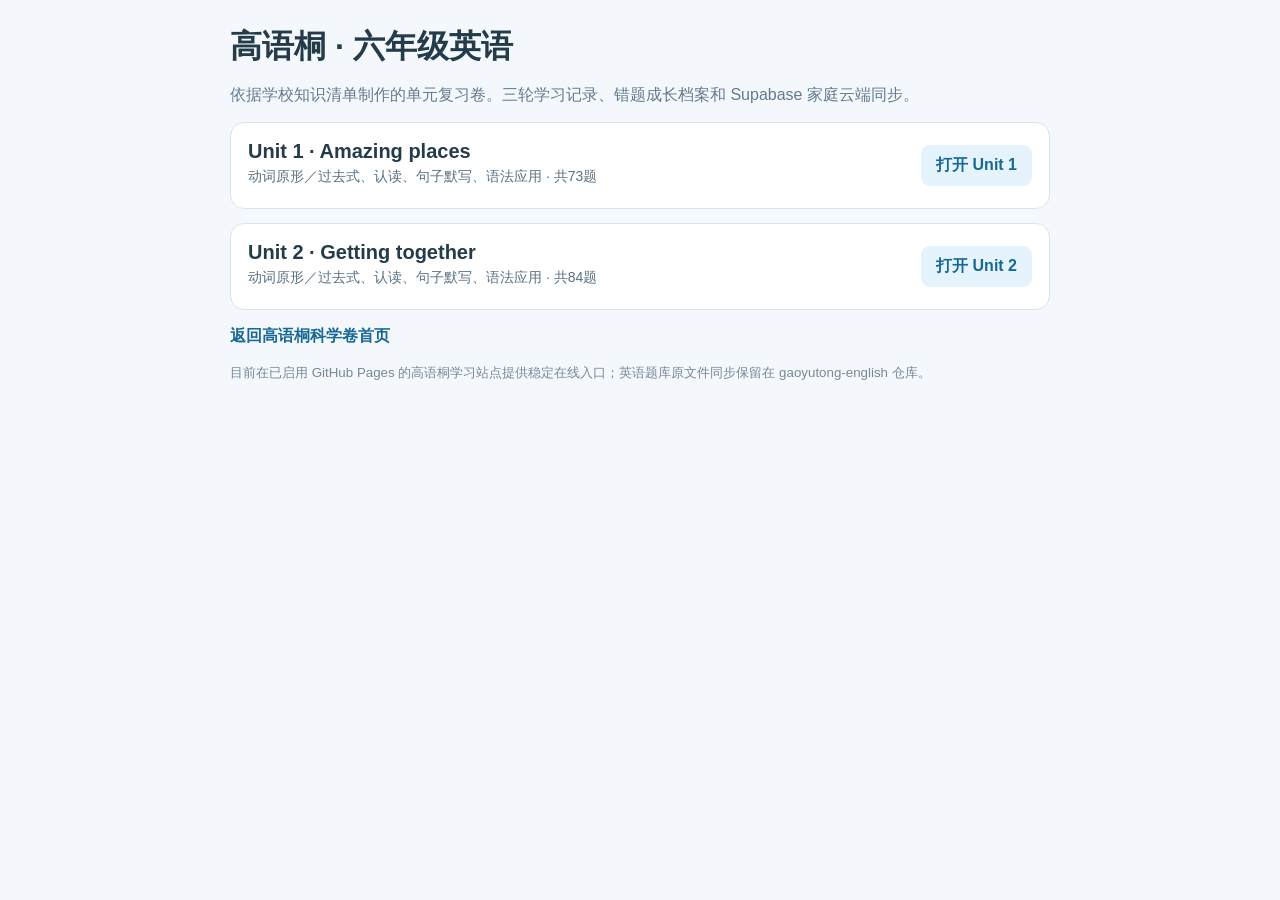
==== english/index.html @ 09b6d08b "Publish stable English subject shelf for grade six on active GitHub Pages site" ====
<!doctype html><html lang="zh-CN"><head><meta charset="utf-8"><meta name="viewport" content="width=device-width,initial-scale=1"><title>高语桐六年级英语学习书架</title><style>*{box-sizing:border-box}body{background:#f4f8fc;color:#243c4a;font-family:-apple-system,BlinkMacSystemFont,"PingFang SC",Arial,sans-serif;margin:0}main{max-width:850px;margin:auto;padding:25px 15px}h1{margin:0 0 6px}.sub{color:#617b8f}.card{display:flex;justify-content:space-between;align-items:center;flex-wrap:wrap;gap:15px;border:1px solid #d6e5ef;background:white;margin:14px 0;border-radius:14px;padding:17px}.card h2{margin:0;font-size:20px}.card p{margin:5px 0;color:#587183;font-size:14px}a{color:#166993;text-decoration:none;font-weight:750}a.btn{padding:10px 15px;border-radius:9px;background:#e5f3fc}small{color:#789}</style></head><body><main><h1>高语桐 · 六年级英语</h1><p class="sub">依据学校知识清单制作的单元复习卷。三轮学习记录、错题成长档案和 Supabase 家庭云端同步。</p><article class="card"><div><h2>Unit 1 · Amazing places</h2><p>动词原形／过去式、认读、句子默写、语法应用 · 共73题</p></div><a class="btn" href="unit1-amazing-places.html">打开 Unit 1</a></article><article class="card"><div><h2>Unit 2 · Getting together</h2><p>动词原形／过去式、认读、句子默写、语法应用 · 共84题</p></div><a class="btn" href="unit2-getting-together.html">打开 Unit 2</a></article><p><a href="https://timothygao.github.io/gaoyutong-grade6-science/">返回高语桐科学卷首页</a></p><small>目前在已启用 GitHub Pages 的高语桐学习站点提供稳定在线入口；英语题库原文件同步保留在 gaoyutong-english 仓库。</small></main></body></html>
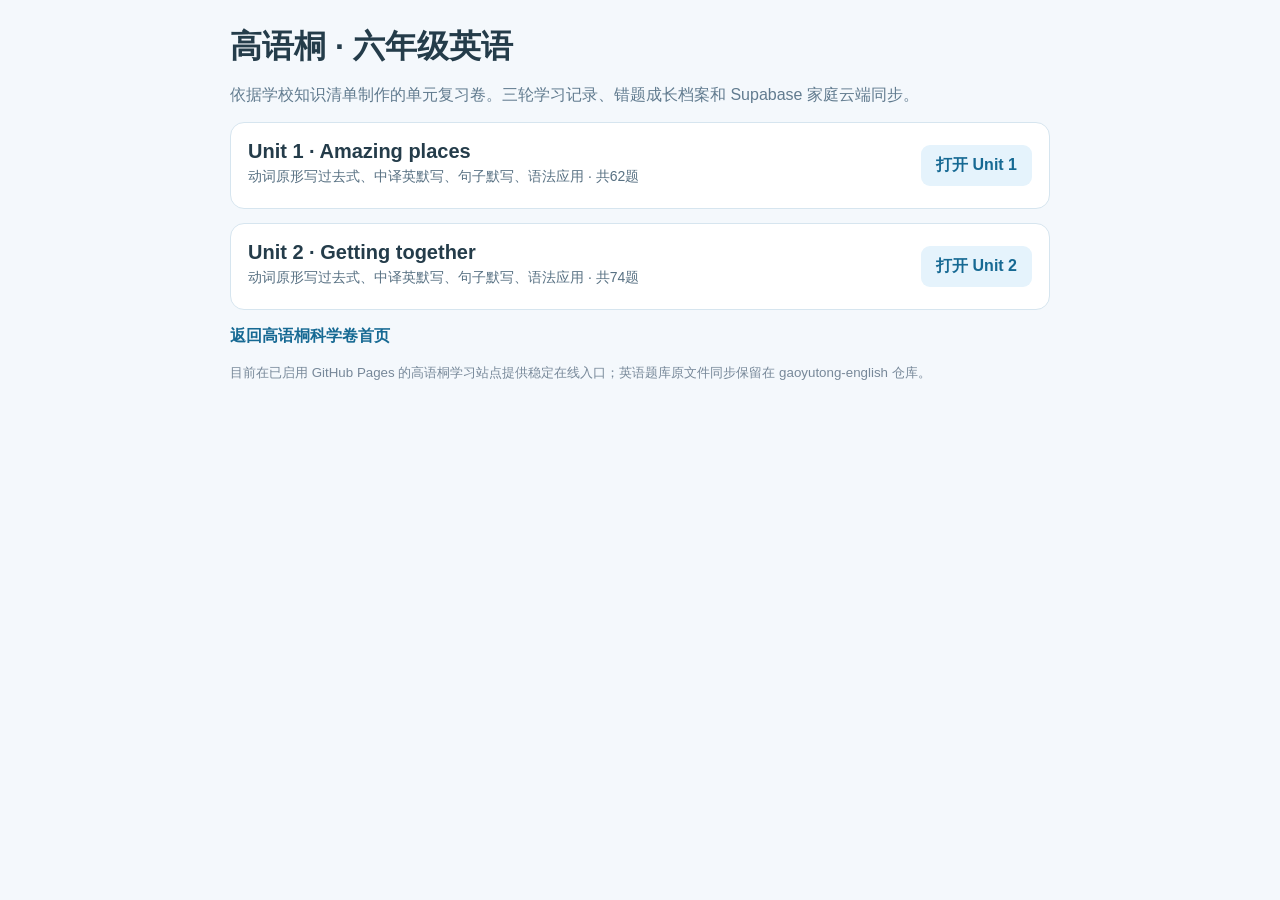
==== commit 07c2c21b: "Refresh Grade 6 English shelf with one-way dictation and corrected question totals" ====
--- a/english/index.html
+++ b/english/index.html
@@ -1 +1 @@
-<!doctype html><html lang="zh-CN"><head><meta charset="utf-8"><meta name="viewport" content="width=device-width,initial-scale=1"><title>高语桐六年级英语学习书架</title><style>*{box-sizing:border-box}body{background:#f4f8fc;color:#243c4a;font-family:-apple-system,BlinkMacSystemFont,"PingFang SC",Arial,sans-serif;margin:0}main{max-width:850px;margin:auto;padding:25px 15px}h1{margin:0 0 6px}.sub{color:#617b8f}.card{display:flex;justify-content:space-between;align-items:center;flex-wrap:wrap;gap:15px;border:1px solid #d6e5ef;background:white;margin:14px 0;border-radius:14px;padding:17px}.card h2{margin:0;font-size:20px}.card p{margin:5px 0;color:#587183;font-size:14px}a{color:#166993;text-decoration:none;font-weight:750}a.btn{padding:10px 15px;border-radius:9px;background:#e5f3fc}small{color:#789}</style></head><body><main><h1>高语桐 · 六年级英语</h1><p class="sub">依据学校知识清单制作的单元复习卷。三轮学习记录、错题成长档案和 Supabase 家庭云端同步。</p><article class="card"><div><h2>Unit 1 · Amazing places</h2><p>动词原形／过去式、认读、句子默写、语法应用 · 共73题</p></div><a class="btn" href="unit1-amazing-places.html">打开 Unit 1</a></article><article class="card"><div><h2>Unit 2 · Getting together</h2><p>动词原形／过去式、认读、句子默写、语法应用 · 共84题</p></div><a class="btn" href="unit2-getting-together.html">打开 Unit 2</a></article><p><a href="https://timothygao.github.io/gaoyutong-grade6-science/">返回高语桐科学卷首页</a></p><small>目前在已启用 GitHub Pages 的高语桐学习站点提供稳定在线入口；英语题库原文件同步保留在 gaoyutong-english 仓库。</small></main></body></html>+<!doctype html><html lang="zh-CN"><head><meta charset="utf-8"><meta name="viewport" content="width=device-width,initial-scale=1"><title>高语桐六年级英语学习书架</title><style>*{box-sizing:border-box}body{background:#f4f8fc;color:#243c4a;font-family:-apple-system,BlinkMacSystemFont,"PingFang SC",Arial,sans-serif;margin:0}main{max-width:850px;margin:auto;padding:25px 15px}h1{margin:0 0 6px}.sub{color:#617b8f}.card{display:flex;justify-content:space-between;align-items:center;flex-wrap:wrap;gap:15px;border:1px solid #d6e5ef;background:white;margin:14px 0;border-radius:14px;padding:17px}.card h2{margin:0;font-size:20px}.card p{margin:5px 0;color:#587183;font-size:14px}a{color:#166993;text-decoration:none;font-weight:750}a.btn{padding:10px 15px;border-radius:9px;background:#e5f3fc}small{color:#789}</style></head><body><main><h1>高语桐 · 六年级英语</h1><p class="sub">依据学校知识清单制作的单元复习卷。三轮学习记录、错题成长档案和 Supabase 家庭云端同步。</p><article class="card"><div><h2>Unit 1 · Amazing places</h2><p>动词原形写过去式、中译英默写、句子默写、语法应用 · 共62题</p></div><a class="btn" href="unit1-amazing-places.html?v=3">打开 Unit 1</a></article><article class="card"><div><h2>Unit 2 · Getting together</h2><p>动词原形写过去式、中译英默写、句子默写、语法应用 · 共74题</p></div><a class="btn" href="unit2-getting-together.html?v=3">打开 Unit 2</a></article><p><a href="https://timothygao.github.io/gaoyutong-grade6-science/">返回高语桐科学卷首页</a></p><small>目前在已启用 GitHub Pages 的高语桐学习站点提供稳定在线入口；英语题库原文件同步保留在 gaoyutong-english 仓库。</small></main></body></html>
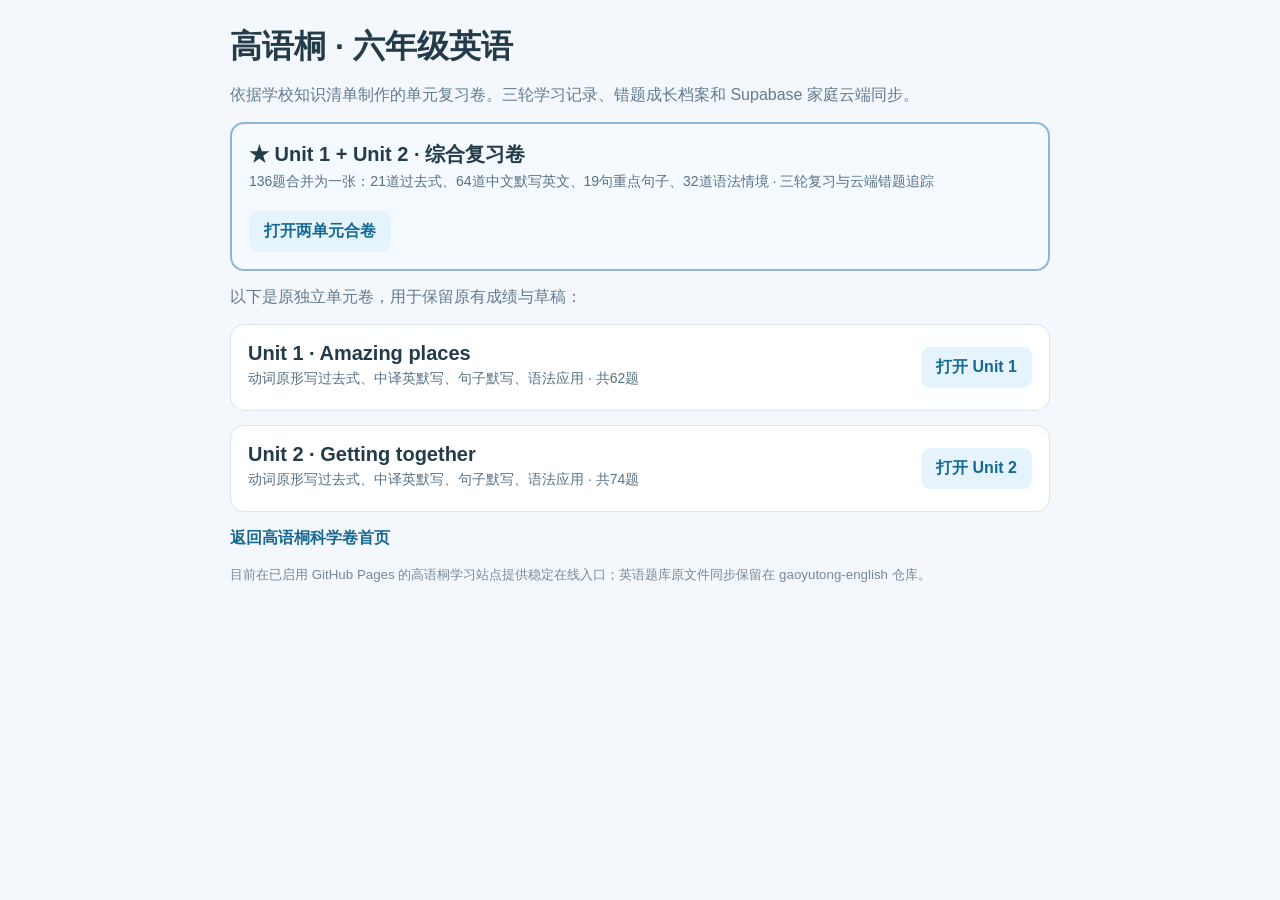
==== commit 6c36cefe: "Add combined Unit 1 and Unit 2 as primary English review paper" ====
--- a/english/index.html
+++ b/english/index.html
@@ -1 +1 @@
-<!doctype html><html lang="zh-CN"><head><meta charset="utf-8"><meta name="viewport" content="width=device-width,initial-scale=1"><title>高语桐六年级英语学习书架</title><style>*{box-sizing:border-box}body{background:#f4f8fc;color:#243c4a;font-family:-apple-system,BlinkMacSystemFont,"PingFang SC",Arial,sans-serif;margin:0}main{max-width:850px;margin:auto;padding:25px 15px}h1{margin:0 0 6px}.sub{color:#617b8f}.card{display:flex;justify-content:space-between;align-items:center;flex-wrap:wrap;gap:15px;border:1px solid #d6e5ef;background:white;margin:14px 0;border-radius:14px;padding:17px}.card h2{margin:0;font-size:20px}.card p{margin:5px 0;color:#587183;font-size:14px}a{color:#166993;text-decoration:none;font-weight:750}a.btn{padding:10px 15px;border-radius:9px;background:#e5f3fc}small{color:#789}</style></head><body><main><h1>高语桐 · 六年级英语</h1><p class="sub">依据学校知识清单制作的单元复习卷。三轮学习记录、错题成长档案和 Supabase 家庭云端同步。</p><article class="card"><div><h2>Unit 1 · Amazing places</h2><p>动词原形写过去式、中译英默写、句子默写、语法应用 · 共62题</p></div><a class="btn" href="unit1-amazing-places.html?v=3">打开 Unit 1</a></article><article class="card"><div><h2>Unit 2 · Getting together</h2><p>动词原形写过去式、中译英默写、句子默写、语法应用 · 共74题</p></div><a class="btn" href="unit2-getting-together.html?v=3">打开 Unit 2</a></article><p><a href="https://timothygao.github.io/gaoyutong-grade6-science/">返回高语桐科学卷首页</a></p><small>目前在已启用 GitHub Pages 的高语桐学习站点提供稳定在线入口；英语题库原文件同步保留在 gaoyutong-english 仓库。</small></main></body></html>+<!doctype html><html lang="zh-CN"><head><meta charset="utf-8"><meta name="viewport" content="width=device-width,initial-scale=1"><title>高语桐六年级英语学习书架</title><style>*{box-sizing:border-box}body{background:#f4f8fc;color:#243c4a;font-family:-apple-system,BlinkMacSystemFont,"PingFang SC",Arial,sans-serif;margin:0}main{max-width:850px;margin:auto;padding:25px 15px}h1{margin:0 0 6px}.sub{color:#617b8f}.card{display:flex;justify-content:space-between;align-items:center;flex-wrap:wrap;gap:15px;border:1px solid #d6e5ef;background:white;margin:14px 0;border-radius:14px;padding:17px}.card h2{margin:0;font-size:20px}.card p{margin:5px 0;color:#587183;font-size:14px}a{color:#166993;text-decoration:none;font-weight:750}a.btn{padding:10px 15px;border-radius:9px;background:#e5f3fc}small{color:#789}</style></head><body><main><h1>高语桐 · 六年级英语</h1><p class="sub">依据学校知识清单制作的单元复习卷。三轮学习记录、错题成长档案和 Supabase 家庭云端同步。</p><article class="card" style="border:2px solid #8db8d9;background:#f4faff"><div><h2>★ Unit 1 + Unit 2 · 综合复习卷</h2><p>136题合并为一张：21道过去式、64道中文默写英文、19句重点句子、32道语法情境 · 三轮复习与云端错题追踪</p></div><a class="btn" href="unit1-unit2-combined.html?v=1">打开两单元合卷</a></article><p class="sub">以下是原独立单元卷，用于保留原有成绩与草稿：</p><article class="card"><div><h2>Unit 1 · Amazing places</h2><p>动词原形写过去式、中译英默写、句子默写、语法应用 · 共62题</p></div><a class="btn" href="unit1-amazing-places.html?v=3">打开 Unit 1</a></article><article class="card"><div><h2>Unit 2 · Getting together</h2><p>动词原形写过去式、中译英默写、句子默写、语法应用 · 共74题</p></div><a class="btn" href="unit2-getting-together.html?v=3">打开 Unit 2</a></article><p><a href="https://timothygao.github.io/gaoyutong-grade6-science/">返回高语桐科学卷首页</a></p><small>目前在已启用 GitHub Pages 的高语桐学习站点提供稳定在线入口；英语题库原文件同步保留在 gaoyutong-english 仓库。</small></main></body></html>
